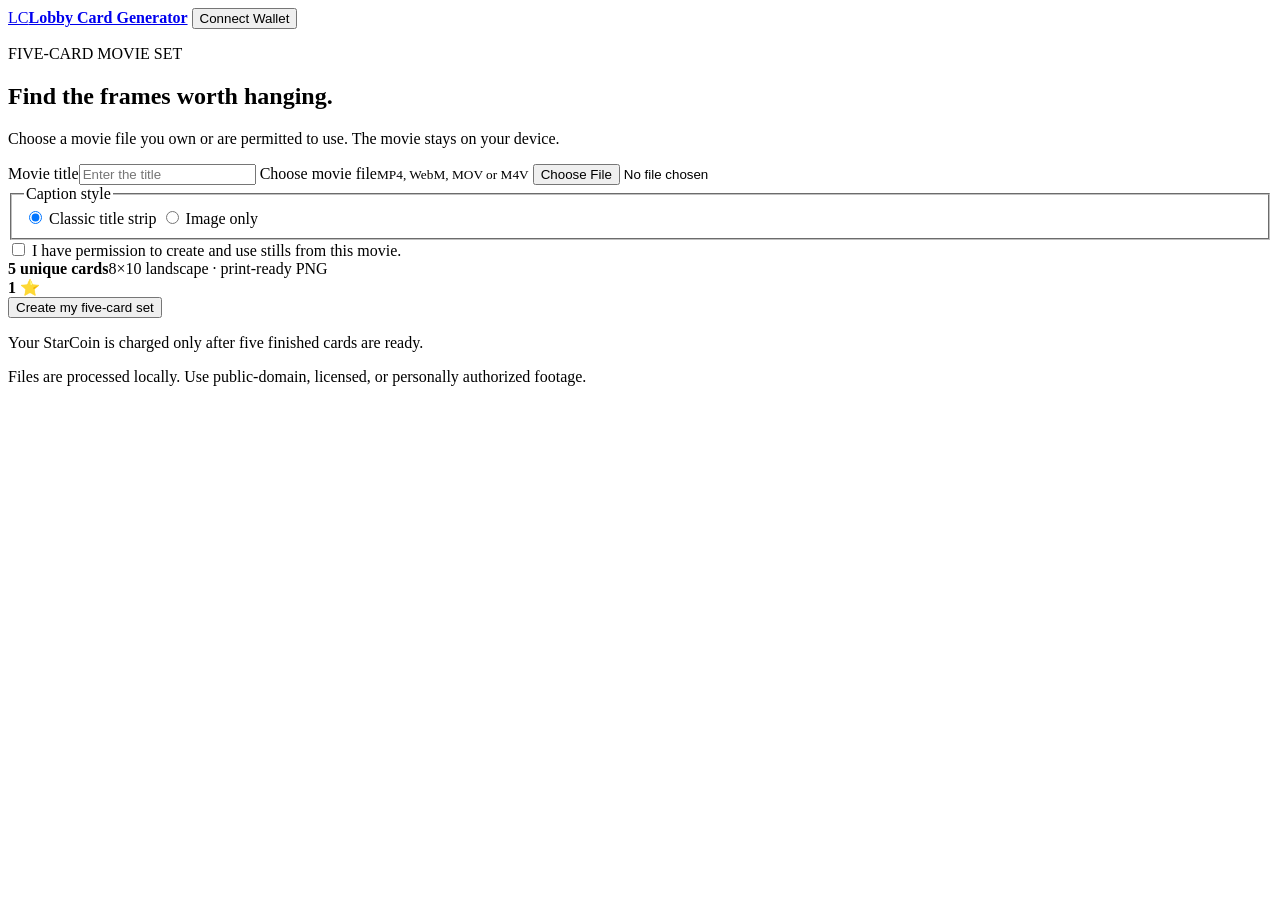
==== index.html @ b86b1854 "Add index.html for the lobby card generator" ====
<!doctype html>
<html lang="en">
<head>
  <meta charset="utf-8">
  <meta name="viewport" content="width=device-width,initial-scale=1,viewport-fit=cover">
  <meta name="theme-color" content="#17110d">
  <meta name="description" content="Create a unique five-card 8×10 lobby card set from a movie you are permitted to use.">
  <title>Movie Still Lobby Card Generator</title>
  <link rel="canonical" href="https://www-infinity4.github.io/Movie-Still-Lobby-Card-Generation/">
  <link rel="icon" type="image/svg+xml" href="data:image/svg+xml,%3Csvg xmlns='http://www.w3.org/2000/svg' viewBox='0 0 64 64'%3E%3Crect width='64' height='64' rx='12' fill='%2317110d'/%3E%3Crect x='10' y='14' width='44' height='36' fill='white'/%3E%3Crect x='15' y='19' width='34' height='22' fill='%23b8392e'/%3E%3C/svg%3E">
  <link rel="stylesheet" href="styles.css">
</head>
<body>
  <header class="topbar">
    <a class="brand" href="#top" aria-label="Lobby Card Generator home"><span>LC</span><strong>Lobby Card Generator</strong></a>
    <button id="walletButton" class="wallet" type="button">Connect Wallet</button>
  </header>

  <main id="top">
    <section class="workbench" aria-labelledby="pageTitle">
      <div class="intro">
        <p class="eyebrow">FIVE-CARD MOVIE SET</p>
        <h1 id="pageTitle">Find the frames worth hanging.</h1>
        <p>Choose a movie file you own or are permitted to use. The movie stays on your device.</p>
      </div>

      <form id="cardForm" class="order-panel">
        <label>Movie title<input id="movieTitle" type="text" maxlength="90" placeholder="Enter the title" required></label>
        <label class="file-picker" for="movieFile"><span>Choose movie file</span><small id="fileName">MP4, WebM, MOV or M4V</small></label>
        <input id="movieFile" type="file" accept="video/mp4,video/webm,video/quicktime,.m4v" required>
        <fieldset>
          <legend>Caption style</legend>
          <label><input type="radio" name="caption" value="classic" checked> Classic title strip</label>
          <label><input type="radio" name="caption" value="clean"> Image only</label>
        </fieldset>
        <label class="rights"><input id="rightsCheck" type="checkbox" required> I have permission to create and use stills from this movie.</label>
        <div class="price-row"><div><strong>5 unique cards</strong><span>8×10 landscape · print-ready PNG</span></div><b>1 ⭐</b></div>
        <button id="generateButton" class="primary" type="submit">Create my five-card set</button>
        <p id="status" class="status" role="status" aria-live="polite">Your StarCoin is charged only after five finished cards are ready.</p>
      </form>
    </section>

    <section id="progressPanel" class="progress-panel" hidden aria-live="polite">
      <div><span id="progressLabel">Reading movie…</span><strong id="progressPercent">0%</strong></div>
      <progress id="progressBar" max="100" value="0"></progress>
      <canvas id="analysisCanvas" width="160" height="90" hidden></canvas>
      <video id="sourceVideo" muted playsinline preload="metadata" hidden></video>
    </section>

    <section id="results" class="results" hidden aria-labelledby="resultTitle">
      <div class="result-heading"><div><p class="eyebrow">SET COMPLETE</p><h2 id="resultTitle">Your lobby cards</h2><p id="setNumber"></p></div><button id="downloadAll" class="secondary" type="button">Download all five</button></div>
      <div id="cardGrid" class="card-grid"></div>
      <button id="anotherSet" class="primary another" type="button">Create a different set · 1 ⭐</button>
    </section>
  </main>

  <footer>Files are processed locally. Use public-domain, licensed, or personally authorized footage.</footer>
  <script src="https://www-infinity4.github.io/Mint-For-Infinity/unified-wallet.js?v=20260831-game-rewards1"></script>
  <script src="app.js"></script>
</body>
</html>
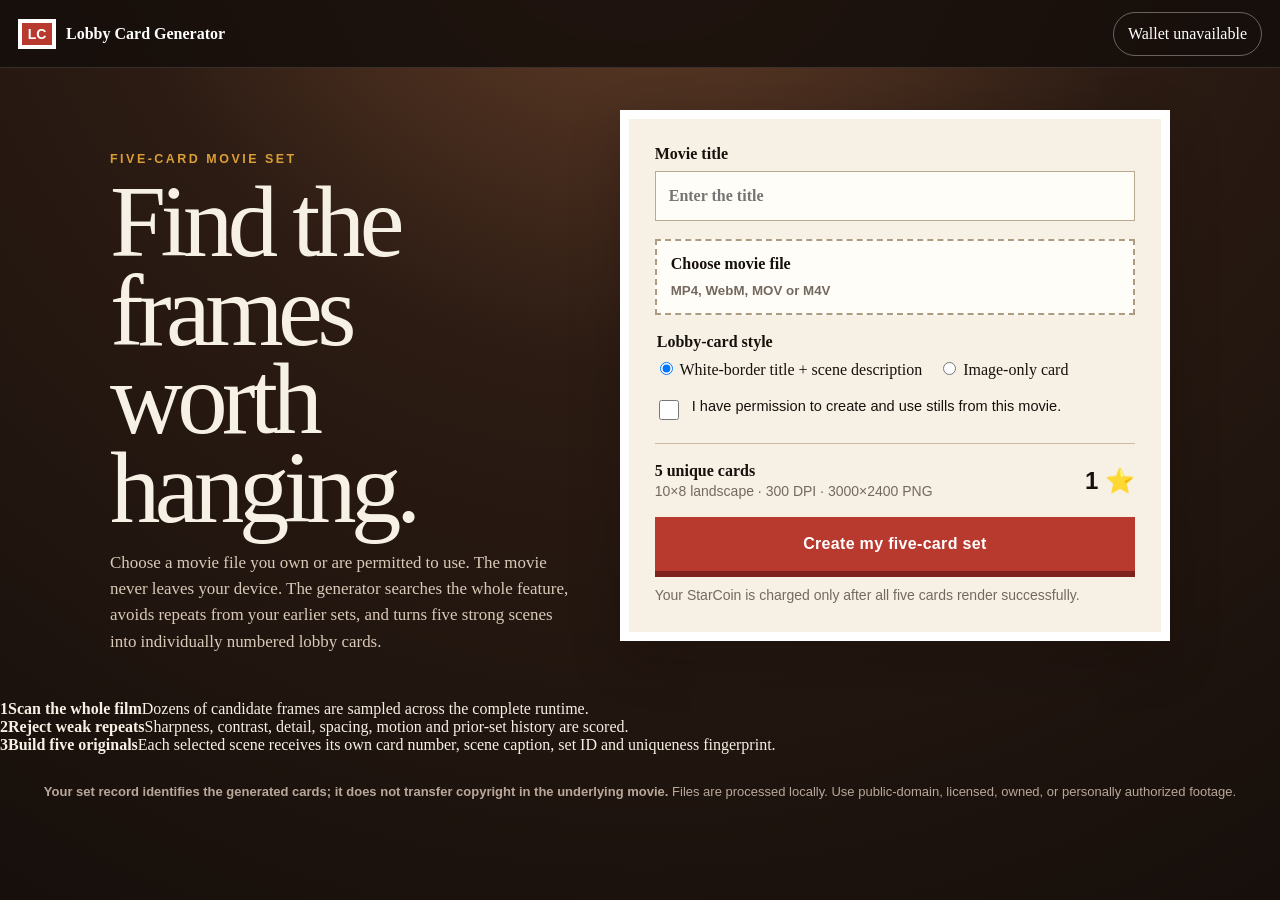
==== commit d72e4aed: "Add lobby card ownership receipt and scene-description workflow" ====
--- a/index.html
+++ b/index.html
@@ -4,11 +4,17 @@
   <meta charset="utf-8">
   <meta name="viewport" content="width=device-width,initial-scale=1,viewport-fit=cover">
   <meta name="theme-color" content="#17110d">
-  <meta name="description" content="Create a unique five-card 8×10 lobby card set from a movie you are permitted to use.">
+  <meta name="description" content="Create a unique five-card 10×8 lobby card set from a movie you are permitted to use. Five print-ready cards cost 1 StarCoin.">
   <title>Movie Still Lobby Card Generator</title>
   <link rel="canonical" href="https://www-infinity4.github.io/Movie-Still-Lobby-Card-Generation/">
+  <meta property="og:type" content="website">
+  <meta property="og:title" content="Movie Still Lobby Card Generator">
+  <meta property="og:description" content="Five unique print-ready movie lobby cards for 1 StarCoin.">
+  <meta property="og:url" content="https://www-infinity4.github.io/Movie-Still-Lobby-Card-Generation/">
+  <meta name="twitter:card" content="summary_large_image">
   <link rel="icon" type="image/svg+xml" href="data:image/svg+xml,%3Csvg xmlns='http://www.w3.org/2000/svg' viewBox='0 0 64 64'%3E%3Crect width='64' height='64' rx='12' fill='%2317110d'/%3E%3Crect x='10' y='14' width='44' height='36' fill='white'/%3E%3Crect x='15' y='19' width='34' height='22' fill='%23b8392e'/%3E%3C/svg%3E">
   <link rel="stylesheet" href="styles.css">
+  <script src="https://www-infinity4.github.io/Control-Phi/control-phi.js"></script>
 </head>
 <body>
   <header class="topbar">
@@ -21,7 +27,7 @@
       <div class="intro">
         <p class="eyebrow">FIVE-CARD MOVIE SET</p>
         <h1 id="pageTitle">Find the frames worth hanging.</h1>
-        <p>Choose a movie file you own or are permitted to use. The movie stays on your device.</p>
+        <p>Choose a movie file you own or are permitted to use. The movie never leaves your device. The generator searches the whole feature, avoids repeats from your earlier sets, and turns five strong scenes into individually numbered lobby cards.</p>
       </div>
 
       <form id="cardForm" class="order-panel">
@@ -29,15 +35,21 @@
         <label class="file-picker" for="movieFile"><span>Choose movie file</span><small id="fileName">MP4, WebM, MOV or M4V</small></label>
         <input id="movieFile" type="file" accept="video/mp4,video/webm,video/quicktime,.m4v" required>
         <fieldset>
-          <legend>Caption style</legend>
-          <label><input type="radio" name="caption" value="classic" checked> Classic title strip</label>
-          <label><input type="radio" name="caption" value="clean"> Image only</label>
+          <legend>Lobby-card style</legend>
+          <label><input type="radio" name="caption" value="classic" checked> White-border title + scene description</label>
+          <label><input type="radio" name="caption" value="clean"> Image-only card</label>
         </fieldset>
         <label class="rights"><input id="rightsCheck" type="checkbox" required> I have permission to create and use stills from this movie.</label>
-        <div class="price-row"><div><strong>5 unique cards</strong><span>8×10 landscape · print-ready PNG</span></div><b>1 ⭐</b></div>
+        <div class="price-row"><div><strong>5 unique cards</strong><span>10×8 landscape · 300 DPI · 3000×2400 PNG</span></div><b>1 ⭐</b></div>
         <button id="generateButton" class="primary" type="submit">Create my five-card set</button>
-        <p id="status" class="status" role="status" aria-live="polite">Your StarCoin is charged only after five finished cards are ready.</p>
+        <p id="status" class="status" role="status" aria-live="polite">Your StarCoin is charged only after all five cards render successfully.</p>
       </form>
+    </section>
+
+    <section class="how-it-works" aria-label="How lobby cards are selected">
+      <article><b>1</b><strong>Scan the whole film</strong><span>Dozens of candidate frames are sampled across the complete runtime.</span></article>
+      <article><b>2</b><strong>Reject weak repeats</strong><span>Sharpness, contrast, detail, spacing, motion and prior-set history are scored.</span></article>
+      <article><b>3</b><strong>Build five originals</strong><span>Each selected scene receives its own card number, scene caption, set ID and uniqueness fingerprint.</span></article>
     </section>
 
     <section id="progressPanel" class="progress-panel" hidden aria-live="polite">
@@ -48,14 +60,21 @@
     </section>
 
     <section id="results" class="results" hidden aria-labelledby="resultTitle">
-      <div class="result-heading"><div><p class="eyebrow">SET COMPLETE</p><h2 id="resultTitle">Your lobby cards</h2><p id="setNumber"></p></div><button id="downloadAll" class="secondary" type="button">Download all five</button></div>
+      <div class="result-heading">
+        <div><p class="eyebrow">SET COMPLETE</p><h2 id="resultTitle">Your lobby cards</h2><p id="setNumber"></p></div>
+        <button id="downloadAll" class="secondary" type="button">Download all five</button>
+      </div>
+      <div id="ownershipReceipt" class="ownership-receipt" hidden></div>
       <div id="cardGrid" class="card-grid"></div>
       <button id="anotherSet" class="primary another" type="button">Create a different set · 1 ⭐</button>
     </section>
   </main>
 
-  <footer>Files are processed locally. Use public-domain, licensed, or personally authorized footage.</footer>
+  <footer>
+    <strong>Your set record identifies the generated cards; it does not transfer copyright in the underlying movie.</strong>
+    <span>Files are processed locally. Use public-domain, licensed, owned, or personally authorized footage.</span>
+  </footer>
   <script src="https://www-infinity4.github.io/Mint-For-Infinity/unified-wallet.js?v=20260831-game-rewards1"></script>
   <script src="app.js"></script>
 </body>
-</html>
+</html>
--- a/styles.css
+++ b/styles.css
@@ -0,0 +1,4 @@
+:root{--ink:#17110d;--paper:#f7f1e5;--cream:#eadcc6;--red:#b8392e;--gold:#db9f37;--muted:#74695e;--shadow:0 18px 48px rgba(19,11,6,.22);font-family:Georgia,'Times New Roman',serif;color:var(--ink);background:#251912}
+*{box-sizing:border-box}body{margin:0;min-height:100vh;background:radial-gradient(circle at 50% -20%,#70462d 0,#2b1b13 44%,#160f0b 100%);color:var(--paper)}button,input{font:inherit}.topbar{height:68px;display:flex;align-items:center;justify-content:space-between;padding:0 max(18px,env(safe-area-inset-left));border-bottom:1px solid rgba(255,255,255,.13);background:rgba(22,15,11,.86);position:sticky;top:0;z-index:5;backdrop-filter:blur(14px)}.brand{display:flex;align-items:center;gap:10px;color:#fff;text-decoration:none}.brand span{display:grid;place-items:center;width:38px;height:30px;border:4px solid #fff;background:var(--red);font:700 14px Arial,sans-serif}.brand strong{font-size:1rem}.wallet,.secondary{border:1px solid rgba(255,255,255,.35);color:#fff;background:transparent;border-radius:999px;padding:10px 14px;min-height:44px}.workbench{width:min(1100px,100%);margin:auto;padding:42px 20px 28px;display:grid;grid-template-columns:minmax(0,.85fr) minmax(320px,1fr);gap:42px;align-items:start}.intro{padding-top:42px}.eyebrow{font:700 .78rem Arial,sans-serif;letter-spacing:.2em;color:var(--gold);margin:0 0 12px}.intro h1{font-size:clamp(2.8rem,8vw,6.3rem);font-weight:400;line-height:.88;letter-spacing:-.055em;margin:0;max-width:720px}.intro>p:last-child{font-size:1.06rem;line-height:1.55;color:#d9c9b8;max-width:520px}.order-panel{background:var(--paper);color:var(--ink);padding:26px;border:9px solid #fff;box-shadow:var(--shadow)}.order-panel>label:not(.rights){display:grid;gap:8px;font-weight:700;margin-bottom:18px}.order-panel input[type=text]{width:100%;min-height:50px;border:1px solid #b9a990;background:#fffdf8;padding:0 13px;font-size:16px}.file-picker{min-height:76px;padding:14px;border:2px dashed #ad9b82;background:#fffdf8;cursor:pointer}.file-picker span{font-weight:700}.file-picker small{font-family:Arial,sans-serif;color:var(--muted)}#movieFile{position:absolute;opacity:0;pointer-events:none}fieldset{border:0;padding:0;margin:4px 0 18px;display:flex;gap:16px;flex-wrap:wrap}legend{font-weight:700;margin-bottom:8px}.rights{display:flex;gap:10px;align-items:flex-start;line-height:1.35;font-family:Arial,sans-serif;font-size:.91rem}.rights input{width:20px;height:20px;flex:none}.price-row{display:flex;justify-content:space-between;align-items:center;border-top:1px solid #cbbca6;margin-top:20px;padding:18px 0}.price-row div{display:grid;gap:3px}.price-row span{font:14px Arial,sans-serif;color:var(--muted)}.price-row b{font:700 1.5rem Arial,sans-serif}.primary{width:100%;border:0;background:var(--red);color:#fff;min-height:54px;padding:13px 18px;font:700 1rem Arial,sans-serif;letter-spacing:.02em;cursor:pointer;box-shadow:0 6px 0 #7e241d}.primary:active{transform:translateY(3px);box-shadow:0 3px 0 #7e241d}.primary:disabled{opacity:.55;cursor:wait}.status{font:14px/1.4 Arial,sans-serif;color:var(--muted);margin:15px 0 0}.progress-panel,.results{width:min(1100px,calc(100% - 40px));margin:12px auto 46px}.progress-panel{background:#352219;padding:22px;border:1px solid rgba(255,255,255,.14)}.progress-panel div{display:flex;justify-content:space-between;margin-bottom:10px}progress{width:100%;height:12px;accent-color:var(--gold)}.result-heading{display:flex;align-items:end;justify-content:space-between;gap:20px;margin-bottom:20px}.result-heading h2{font-size:clamp(2rem,7vw,4.8rem);font-weight:400;line-height:1;margin:0}.result-heading p:last-child{color:#d8c7b5;margin:8px 0 0}.card-grid{display:grid;grid-template-columns:repeat(2,minmax(0,1fr));gap:24px}.card-item{background:#fff;color:var(--ink);padding:10px 10px 16px;box-shadow:var(--shadow)}.card-item canvas{display:block;width:100%;height:auto;background:#eee}.card-actions{display:flex;justify-content:space-between;align-items:center;padding:12px 4px 0;font:700 14px Arial,sans-serif}.card-actions button{border:0;background:var(--ink);color:#fff;border-radius:999px;min-height:40px;padding:8px 14px}.another{max-width:420px;margin:28px auto 0;display:block}footer{text-align:center;color:#b9a89a;font:13px/1.5 Arial,sans-serif;padding:28px 20px 42px}
+@media(max-width:760px){.topbar{height:62px}.brand strong{max-width:150px;line-height:1}.wallet{font-size:.82rem;padding:8px 10px}.workbench{grid-template-columns:1fr;padding-top:22px;gap:24px}.intro{padding-top:0}.intro h1{font-size:3.4rem}.order-panel{padding:19px;border-width:6px}.card-grid{grid-template-columns:1fr}.result-heading{align-items:start;flex-direction:column}.result-heading .secondary{width:100%}}
+@media(prefers-reduced-motion:reduce){*{scroll-behavior:auto!important}}
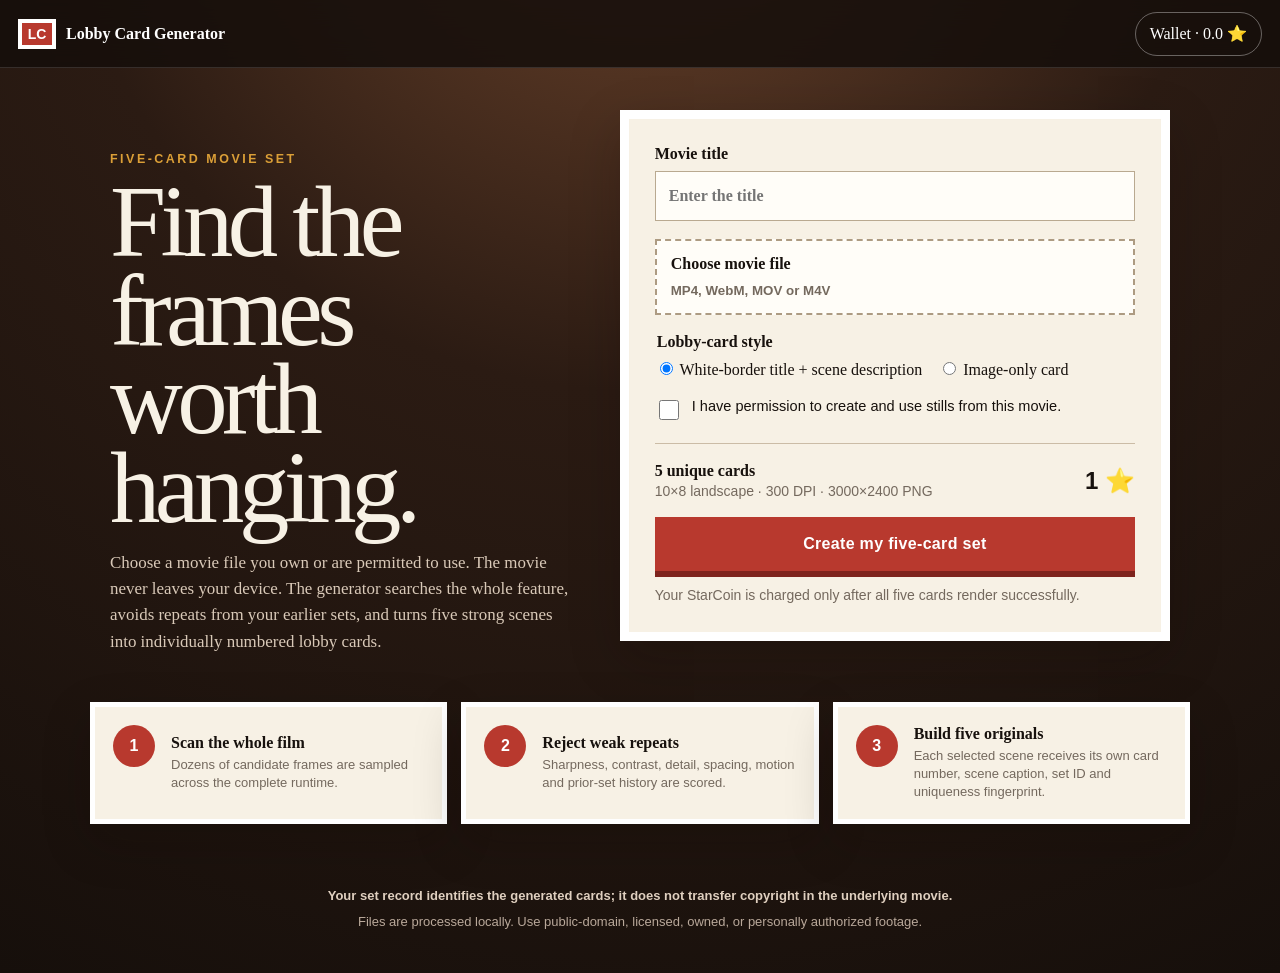
==== commit 95106450: "Connect lobby card purchases to Control Phi StarCoin wallet" ====
--- a/index.html
+++ b/index.html
@@ -74,7 +74,7 @@
     <strong>Your set record identifies the generated cards; it does not transfer copyright in the underlying movie.</strong>
     <span>Files are processed locally. Use public-domain, licensed, owned, or personally authorized footage.</span>
   </footer>
-  <script src="https://www-infinity4.github.io/Mint-For-Infinity/unified-wallet.js?v=20260831-game-rewards1"></script>
+  <script src="starcoin-bridge.js"></script>
   <script src="app.js"></script>
 </body>
 </html>
--- a/styles.css
+++ b/styles.css
@@ -1,4 +1,4 @@
 :root{--ink:#17110d;--paper:#f7f1e5;--cream:#eadcc6;--red:#b8392e;--gold:#db9f37;--muted:#74695e;--shadow:0 18px 48px rgba(19,11,6,.22);font-family:Georgia,'Times New Roman',serif;color:var(--ink);background:#251912}
-*{box-sizing:border-box}body{margin:0;min-height:100vh;background:radial-gradient(circle at 50% -20%,#70462d 0,#2b1b13 44%,#160f0b 100%);color:var(--paper)}button,input{font:inherit}.topbar{height:68px;display:flex;align-items:center;justify-content:space-between;padding:0 max(18px,env(safe-area-inset-left));border-bottom:1px solid rgba(255,255,255,.13);background:rgba(22,15,11,.86);position:sticky;top:0;z-index:5;backdrop-filter:blur(14px)}.brand{display:flex;align-items:center;gap:10px;color:#fff;text-decoration:none}.brand span{display:grid;place-items:center;width:38px;height:30px;border:4px solid #fff;background:var(--red);font:700 14px Arial,sans-serif}.brand strong{font-size:1rem}.wallet,.secondary{border:1px solid rgba(255,255,255,.35);color:#fff;background:transparent;border-radius:999px;padding:10px 14px;min-height:44px}.workbench{width:min(1100px,100%);margin:auto;padding:42px 20px 28px;display:grid;grid-template-columns:minmax(0,.85fr) minmax(320px,1fr);gap:42px;align-items:start}.intro{padding-top:42px}.eyebrow{font:700 .78rem Arial,sans-serif;letter-spacing:.2em;color:var(--gold);margin:0 0 12px}.intro h1{font-size:clamp(2.8rem,8vw,6.3rem);font-weight:400;line-height:.88;letter-spacing:-.055em;margin:0;max-width:720px}.intro>p:last-child{font-size:1.06rem;line-height:1.55;color:#d9c9b8;max-width:520px}.order-panel{background:var(--paper);color:var(--ink);padding:26px;border:9px solid #fff;box-shadow:var(--shadow)}.order-panel>label:not(.rights){display:grid;gap:8px;font-weight:700;margin-bottom:18px}.order-panel input[type=text]{width:100%;min-height:50px;border:1px solid #b9a990;background:#fffdf8;padding:0 13px;font-size:16px}.file-picker{min-height:76px;padding:14px;border:2px dashed #ad9b82;background:#fffdf8;cursor:pointer}.file-picker span{font-weight:700}.file-picker small{font-family:Arial,sans-serif;color:var(--muted)}#movieFile{position:absolute;opacity:0;pointer-events:none}fieldset{border:0;padding:0;margin:4px 0 18px;display:flex;gap:16px;flex-wrap:wrap}legend{font-weight:700;margin-bottom:8px}.rights{display:flex;gap:10px;align-items:flex-start;line-height:1.35;font-family:Arial,sans-serif;font-size:.91rem}.rights input{width:20px;height:20px;flex:none}.price-row{display:flex;justify-content:space-between;align-items:center;border-top:1px solid #cbbca6;margin-top:20px;padding:18px 0}.price-row div{display:grid;gap:3px}.price-row span{font:14px Arial,sans-serif;color:var(--muted)}.price-row b{font:700 1.5rem Arial,sans-serif}.primary{width:100%;border:0;background:var(--red);color:#fff;min-height:54px;padding:13px 18px;font:700 1rem Arial,sans-serif;letter-spacing:.02em;cursor:pointer;box-shadow:0 6px 0 #7e241d}.primary:active{transform:translateY(3px);box-shadow:0 3px 0 #7e241d}.primary:disabled{opacity:.55;cursor:wait}.status{font:14px/1.4 Arial,sans-serif;color:var(--muted);margin:15px 0 0}.progress-panel,.results{width:min(1100px,calc(100% - 40px));margin:12px auto 46px}.progress-panel{background:#352219;padding:22px;border:1px solid rgba(255,255,255,.14)}.progress-panel div{display:flex;justify-content:space-between;margin-bottom:10px}progress{width:100%;height:12px;accent-color:var(--gold)}.result-heading{display:flex;align-items:end;justify-content:space-between;gap:20px;margin-bottom:20px}.result-heading h2{font-size:clamp(2rem,7vw,4.8rem);font-weight:400;line-height:1;margin:0}.result-heading p:last-child{color:#d8c7b5;margin:8px 0 0}.card-grid{display:grid;grid-template-columns:repeat(2,minmax(0,1fr));gap:24px}.card-item{background:#fff;color:var(--ink);padding:10px 10px 16px;box-shadow:var(--shadow)}.card-item canvas{display:block;width:100%;height:auto;background:#eee}.card-actions{display:flex;justify-content:space-between;align-items:center;padding:12px 4px 0;font:700 14px Arial,sans-serif}.card-actions button{border:0;background:var(--ink);color:#fff;border-radius:999px;min-height:40px;padding:8px 14px}.another{max-width:420px;margin:28px auto 0;display:block}footer{text-align:center;color:#b9a89a;font:13px/1.5 Arial,sans-serif;padding:28px 20px 42px}
-@media(max-width:760px){.topbar{height:62px}.brand strong{max-width:150px;line-height:1}.wallet{font-size:.82rem;padding:8px 10px}.workbench{grid-template-columns:1fr;padding-top:22px;gap:24px}.intro{padding-top:0}.intro h1{font-size:3.4rem}.order-panel{padding:19px;border-width:6px}.card-grid{grid-template-columns:1fr}.result-heading{align-items:start;flex-direction:column}.result-heading .secondary{width:100%}}
+*{box-sizing:border-box}[hidden]{display:none!important}body{margin:0;min-height:100vh;background:radial-gradient(circle at 50% -20%,#70462d 0,#2b1b13 44%,#160f0b 100%);color:var(--paper)}button,input,textarea{font:inherit}.topbar{height:68px;display:flex;align-items:center;justify-content:space-between;padding:0 max(18px,env(safe-area-inset-left));border-bottom:1px solid rgba(255,255,255,.13);background:rgba(22,15,11,.86);position:sticky;top:0;z-index:5;backdrop-filter:blur(14px)}.brand{display:flex;align-items:center;gap:10px;color:#fff;text-decoration:none}.brand span{display:grid;place-items:center;width:38px;height:30px;border:4px solid #fff;background:var(--red);font:700 14px Arial,sans-serif}.brand strong{font-size:1rem}.wallet,.secondary{border:1px solid rgba(255,255,255,.35);color:#fff;background:transparent;border-radius:999px;padding:10px 14px;min-height:44px}.workbench{width:min(1100px,100%);margin:auto;padding:42px 20px 28px;display:grid;grid-template-columns:minmax(0,.85fr) minmax(320px,1fr);gap:42px;align-items:start}.intro{padding-top:42px}.eyebrow{font:700 .78rem Arial,sans-serif;letter-spacing:.2em;color:var(--gold);margin:0 0 12px}.intro h1{font-size:clamp(2.8rem,8vw,6.3rem);font-weight:400;line-height:.88;letter-spacing:-.055em;margin:0;max-width:720px}.intro>p:last-child{font-size:1.06rem;line-height:1.55;color:#d9c9b8;max-width:520px}.order-panel{background:var(--paper);color:var(--ink);padding:26px;border:9px solid #fff;box-shadow:var(--shadow)}.order-panel>label:not(.rights){display:grid;gap:8px;font-weight:700;margin-bottom:18px}.order-panel input[type=text]{width:100%;min-height:50px;border:1px solid #b9a990;background:#fffdf8;padding:0 13px;font-size:16px}.file-picker{min-height:76px;padding:14px;border:2px dashed #ad9b82;background:#fffdf8;cursor:pointer}.file-picker span{font-weight:700}.file-picker small{font-family:Arial,sans-serif;color:var(--muted)}#movieFile{position:absolute;opacity:0;pointer-events:none}fieldset{border:0;padding:0;margin:4px 0 18px;display:flex;gap:16px;flex-wrap:wrap}legend{font-weight:700;margin-bottom:8px}.rights{display:flex;gap:10px;align-items:flex-start;line-height:1.35;font-family:Arial,sans-serif;font-size:.91rem}.rights input{width:20px;height:20px;flex:none}.price-row{display:flex;justify-content:space-between;align-items:center;border-top:1px solid #cbbca6;margin-top:20px;padding:18px 0}.price-row div{display:grid;gap:3px}.price-row span{font:14px Arial,sans-serif;color:var(--muted)}.price-row b{font:700 1.5rem Arial,sans-serif}.primary{width:100%;border:0;background:var(--red);color:#fff;min-height:54px;padding:13px 18px;font:700 1rem Arial,sans-serif;letter-spacing:.02em;cursor:pointer;box-shadow:0 6px 0 #7e241d}.primary:active{transform:translateY(3px);box-shadow:0 3px 0 #7e241d}.primary:disabled{opacity:.55;cursor:wait}.status{font:14px/1.4 Arial,sans-serif;color:var(--muted);margin:15px 0 0}.how-it-works{width:min(1100px,calc(100% - 40px));margin:2px auto 34px;display:grid;grid-template-columns:repeat(3,1fr);gap:14px}.how-it-works article{display:grid;grid-template-columns:46px 1fr;gap:4px 12px;padding:18px;background:#f7f1e5;color:var(--ink);border:5px solid #fff;box-shadow:var(--shadow)}.how-it-works b{grid-row:1/3;display:grid;place-items:center;width:42px;height:42px;border-radius:50%;background:var(--red);color:#fff;font:800 16px Arial,sans-serif}.how-it-works strong{align-self:end}.how-it-works span{font:13px/1.4 Arial,sans-serif;color:var(--muted)}.progress-panel,.results{width:min(1100px,calc(100% - 40px));margin:12px auto 46px}.progress-panel{background:#352219;padding:22px;border:1px solid rgba(255,255,255,.14)}.progress-panel div{display:flex;justify-content:space-between;margin-bottom:10px}progress{width:100%;height:12px;accent-color:var(--gold)}.result-heading{display:flex;align-items:end;justify-content:space-between;gap:20px;margin-bottom:20px}.result-heading h2{font-size:clamp(2rem,7vw,4.8rem);font-weight:400;line-height:1;margin:0}.result-heading p:last-child{color:#d8c7b5;margin:8px 0 0}.ownership-receipt{display:grid;grid-template-columns:auto repeat(3,minmax(0,1fr));gap:8px 16px;align-items:center;padding:16px 18px;margin:0 0 22px;background:#fff;color:var(--ink);border-left:8px solid var(--gold);box-shadow:var(--shadow);font-family:Arial,sans-serif}.ownership-receipt strong{font-family:Georgia,serif}.ownership-receipt span{font-weight:700}.ownership-receipt small{grid-column:1/-1;color:var(--muted);line-height:1.4}.card-grid{display:grid;grid-template-columns:repeat(2,minmax(0,1fr));gap:24px}.card-item{background:#fff;color:var(--ink);padding:10px 10px 16px;box-shadow:var(--shadow)}.card-item canvas{display:block;width:100%;height:auto;background:#eee}.card-actions{display:flex;justify-content:space-between;align-items:center;padding:12px 4px 0;font:700 14px Arial,sans-serif}.card-actions button{border:0;background:var(--ink);color:#fff;border-radius:999px;min-height:40px;padding:8px 14px}.card-editor>label{display:grid;gap:7px;padding:12px 4px 0;font:700 13px Arial,sans-serif}.card-editor textarea{width:100%;resize:vertical;min-height:72px;border:1px solid #c8b79f;background:#fffdf8;color:var(--ink);padding:10px;font:14px/1.4 Arial,sans-serif}.card-editor>small{display:block;padding:7px 4px 0;color:var(--muted);font:12px/1.35 Arial,sans-serif}.another{max-width:420px;margin:28px auto 0;display:block}footer{display:grid;gap:6px;text-align:center;color:#b9a89a;font:13px/1.5 Arial,sans-serif;padding:28px 20px 42px}footer strong{color:#dfcfbf}
+@media(max-width:760px){.topbar{height:62px}.brand strong{max-width:150px;line-height:1}.wallet{font-size:.82rem;padding:8px 10px}.workbench{grid-template-columns:1fr;padding-top:22px;gap:24px}.intro{padding-top:0}.intro h1{font-size:3.4rem}.order-panel{padding:19px;border-width:6px}.how-it-works{grid-template-columns:1fr}.card-grid{grid-template-columns:1fr}.result-heading{align-items:start;flex-direction:column}.result-heading .secondary{width:100%}.ownership-receipt{grid-template-columns:1fr}.ownership-receipt small{grid-column:auto}.card-actions{gap:12px;align-items:flex-start;flex-direction:column}.card-actions button{width:100%}}
 @media(prefers-reduced-motion:reduce){*{scroll-behavior:auto!important}}
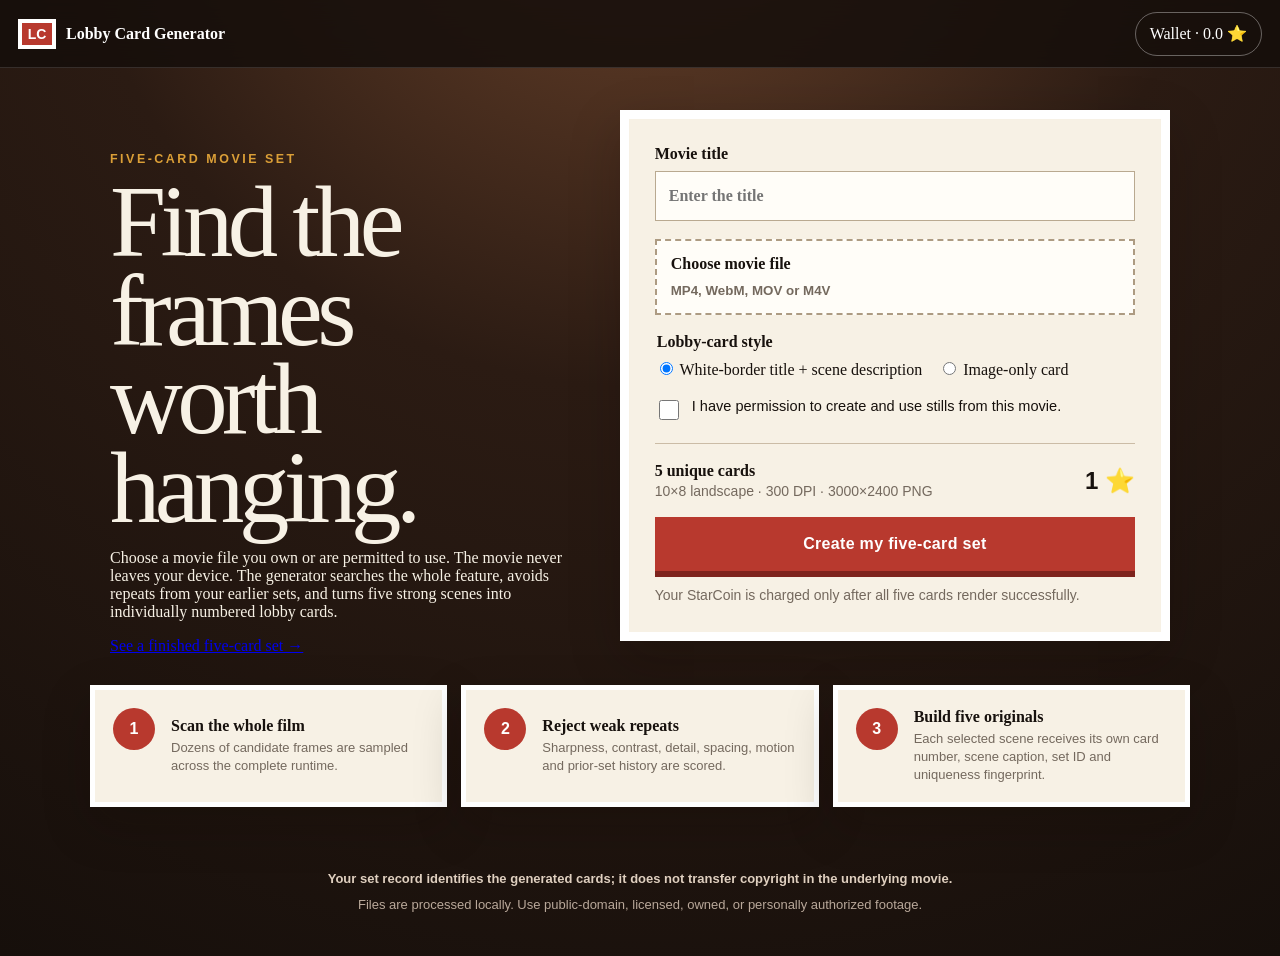
==== commit 64620186: "Link five-card public domain lobby card demonstration" ====
--- a/index.html
+++ b/index.html
@@ -28,6 +28,7 @@
         <p class="eyebrow">FIVE-CARD MOVIE SET</p>
         <h1 id="pageTitle">Find the frames worth hanging.</h1>
         <p>Choose a movie file you own or are permitted to use. The movie never leaves your device. The generator searches the whole feature, avoids repeats from your earlier sets, and turns five strong scenes into individually numbered lobby cards.</p>
+        <a class="demo-link" href="demo.html">See a finished five-card set →</a>
       </div>
 
       <form id="cardForm" class="order-panel">
